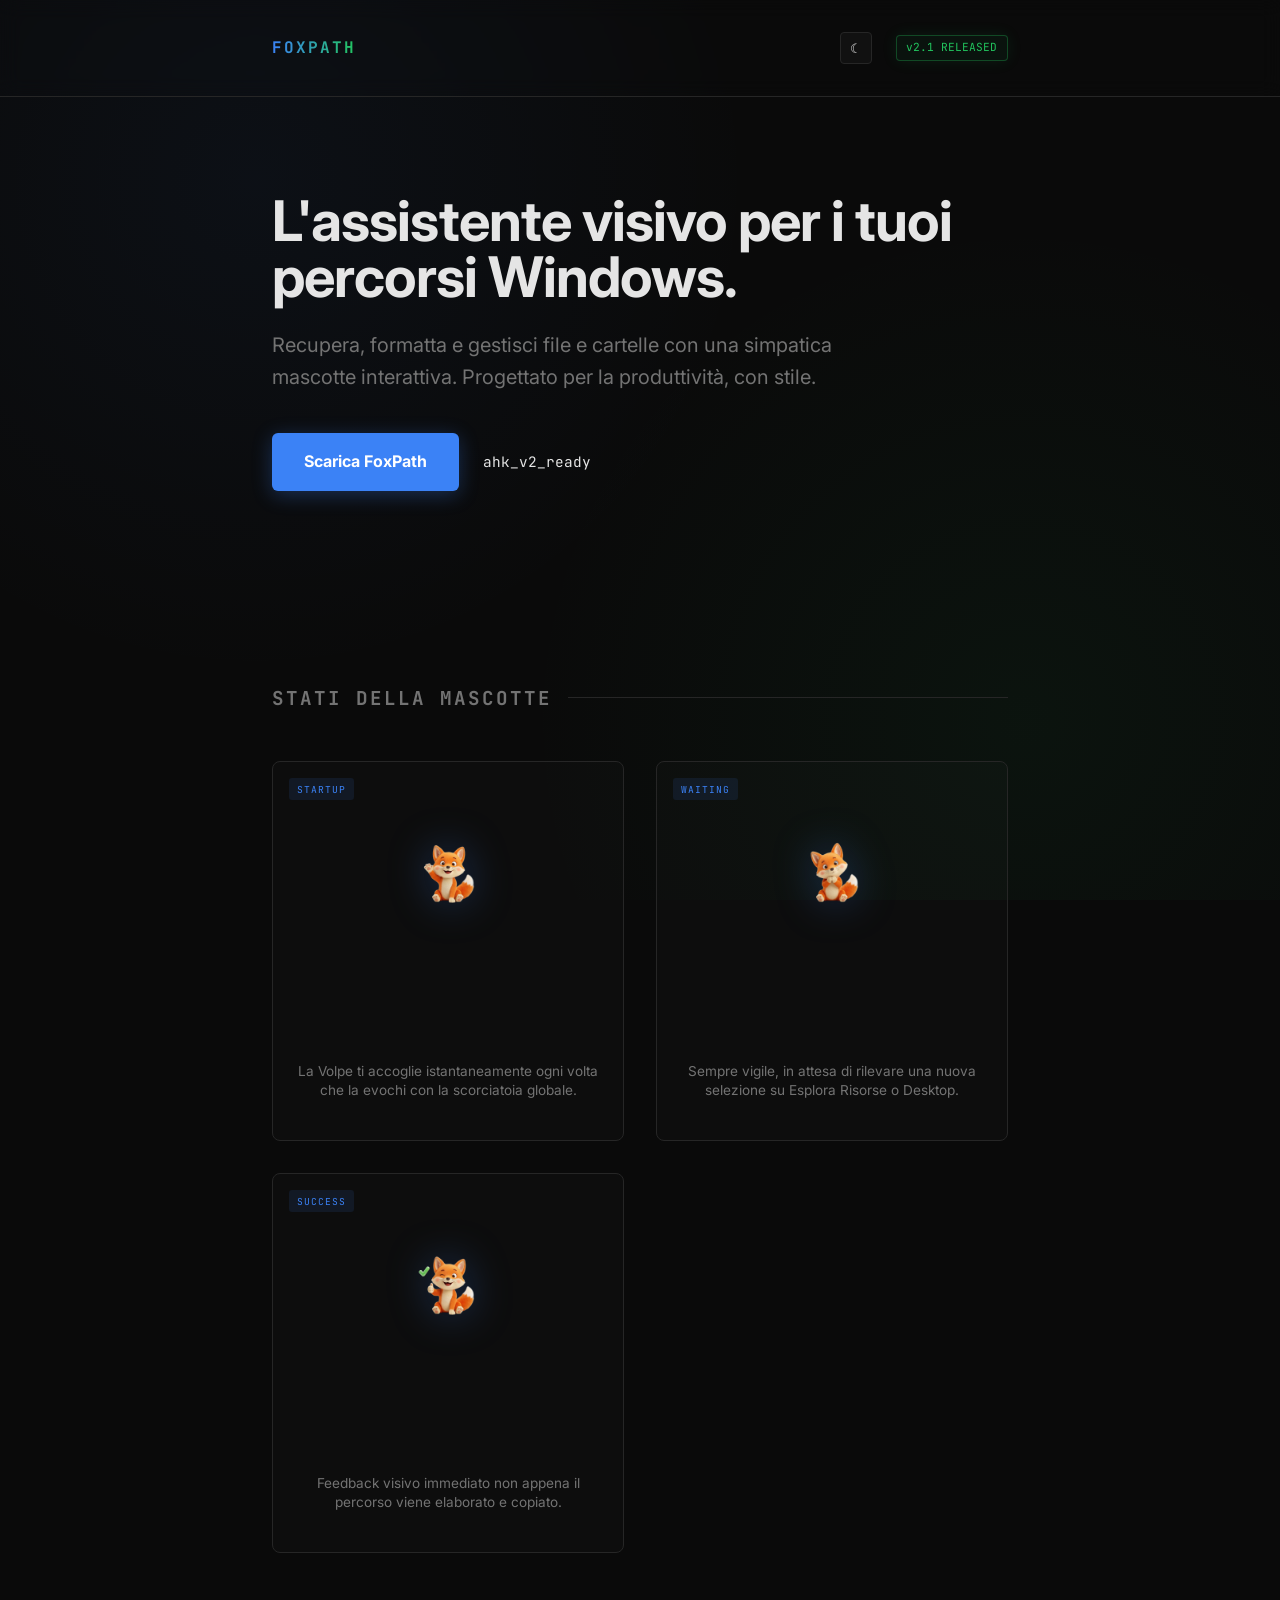
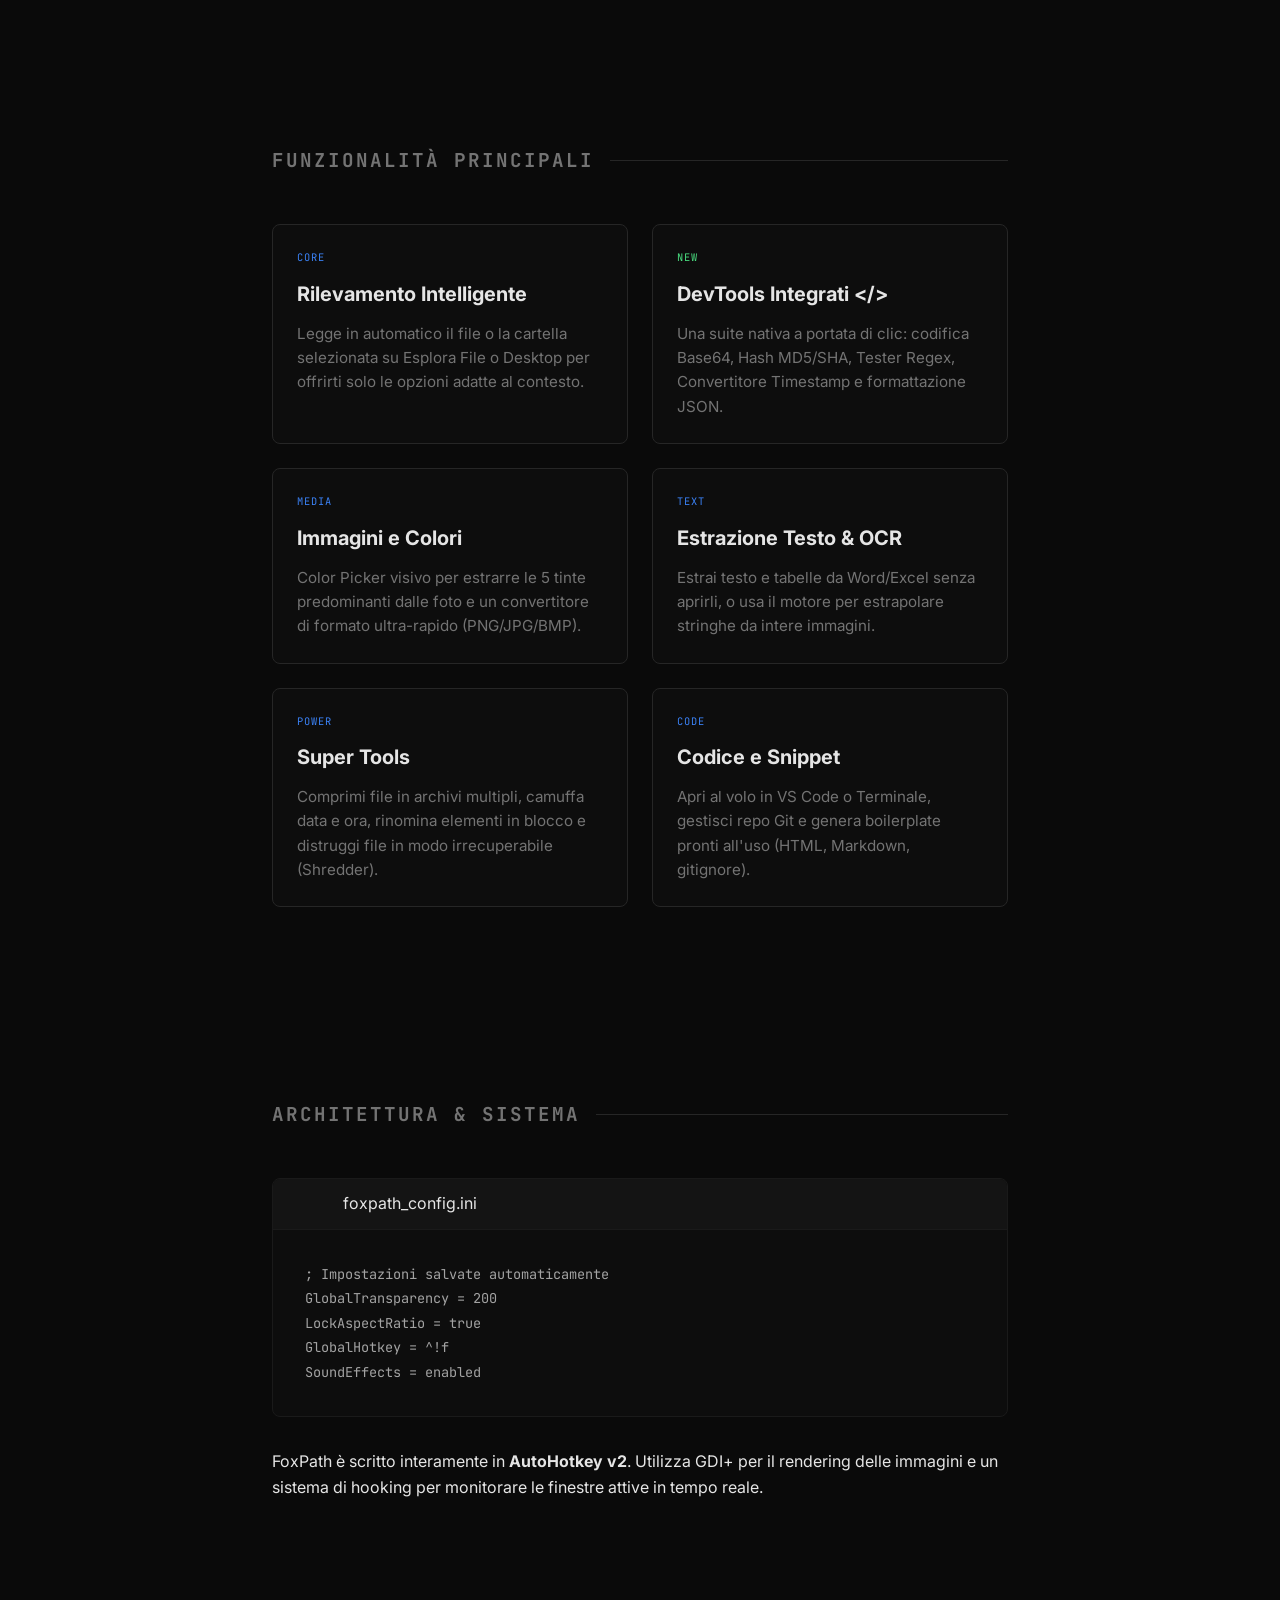
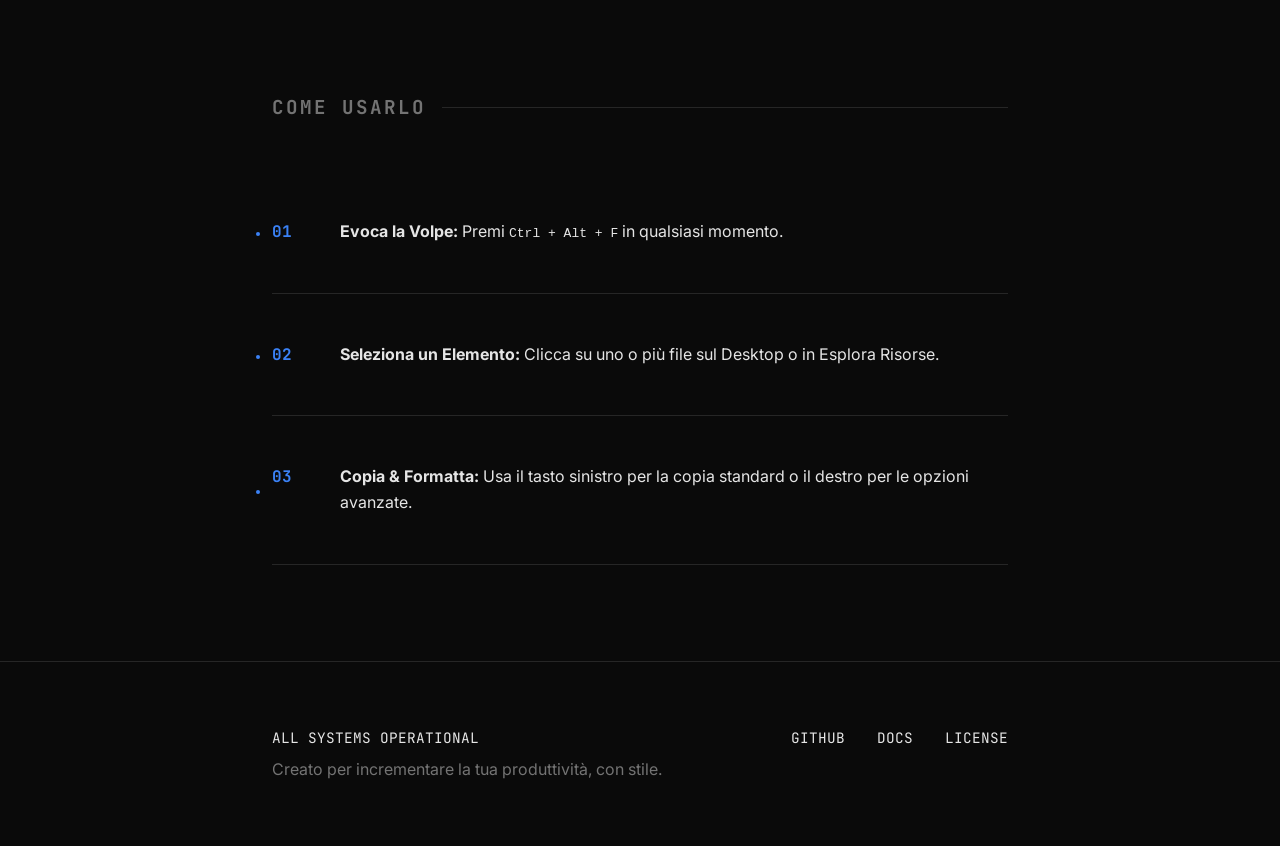
==== docs/index.html @ 05aa9357 "Aggiornato sito web e rinominata cartella in docs per GitHub Pages" ====
<!DOCTYPE html>
<html lang="it">
<head>
    <meta charset="UTF-8">
    <meta name="viewport" content="width=device-width, initial-scale=1.0">
    <title>FoxPath | Assistente Visivo AHK</title>
    <link rel="stylesheet" href="style.css">
    <link rel="preconnect" href="https://fonts.googleapis.com">
    <link rel="preconnect" href="https://fonts.gstatic.com" crossorigin>
    <link href="https://fonts.googleapis.com/css2?family=Inter:wght@400;700&family=JetBrains+Mono:wght@400;700&display=swap" rel="stylesheet">
</head>
<body class="dark-mode">
    <header>
        <div class="container">
            <nav>
                <div class="logo">FOXPATH</div>
                <div class="nav-right">
                    <button id="theme-toggle" aria-label="Toggle theme">
                        <span class="theme-icon"></span>
                    </button>
                    <span class="status-badge">v2.1 RELEASED</span>
                </div>
            </nav>
        </div>
    </header>

    <main class="container">
        <section class="hero">
            <h1>L'assistente visivo per i tuoi percorsi Windows.</h1>
            <p class="subtitle">Recupera, formatta e gestisci file e cartelle con una simpatica mascotte interattiva. Progettato per la produttività, con stile.</p>
            <div class="cta-group">
                <a href="../FoxPath.ahk" class="btn btn-primary" download>Scarica FoxPath</a>
                <span class="mono">ahk_v2_ready</span>
            </div>
        </section>

        <section class="mascot-showcase">
            <h2>Stati della Mascotte</h2>
            <div class="mascot-grid">
                <div class="mascot-item card">
                    <div class="context-tag mono">STARTUP</div>
                    <img src="images/fox_saluto.png" alt="Fox Saluto">
                    <p class="context-desc">La Volpe ti accoglie istantaneamente ogni volta che la evochi con la scorciatoia globale.</p>
                </div>
                <div class="mascot-item card">
                    <div class="context-tag mono">WAITING</div>
                    <img src="images/fox_attesa.png" alt="Fox Attesa">
                    <p class="context-desc">Sempre vigile, in attesa di rilevare una nuova selezione su Esplora Risorse o Desktop.</p>
                </div>
                <div class="mascot-item card">
                    <div class="context-tag mono">SUCCESS</div>
                    <img src="images/fox_conferma.png" alt="Fox Conferma">
                    <p class="context-desc">Feedback visivo immediato non appena il percorso viene elaborato e copiato.</p>
                </div>
            </div>
        </section>

        <section class="features">
            <h2>Funzionalità Principali</h2>
            <div class="features-grid">
                <div class="feature-card card">
                    <div class="feature-status">CORE</div>
                    <h3>Rilevamento Intelligente</h3>
                    <p>Legge in automatico il file o la cartella selezionata su Esplora File o Desktop per offrirti solo le opzioni adatte al contesto.</p>
                </div>
                <div class="feature-card card">
                    <div class="feature-status" style="color: #4ADE80;">NEW</div>
                    <h3>DevTools Integrati &lt;/&gt;</h3>
                    <p>Una suite nativa a portata di clic: codifica Base64, Hash MD5/SHA, Tester Regex, Convertitore Timestamp e formattazione JSON.</p>
                </div>
                <div class="feature-card card">
                    <div class="feature-status">MEDIA</div>
                    <h3>Immagini e Colori</h3>
                    <p>Color Picker visivo per estrarre le 5 tinte predominanti dalle foto e un convertitore di formato ultra-rapido (PNG/JPG/BMP).</p>
                </div>
                <div class="feature-card card">
                    <div class="feature-status">TEXT</div>
                    <h3>Estrazione Testo & OCR</h3>
                    <p>Estrai testo e tabelle da Word/Excel senza aprirli, o usa il motore per estrapolare stringhe da intere immagini.</p>
                </div>
                <div class="feature-card card">
                    <div class="feature-status">POWER</div>
                    <h3>Super Tools</h3>
                    <p>Comprimi file in archivi multipli, camuffa data e ora, rinomina elementi in blocco e distruggi file in modo irrecuperabile (Shredder).</p>
                </div>
                <div class="feature-card card">
                    <div class="feature-status">CODE</div>
                    <h3>Codice e Snippet</h3>
                    <p>Apri al volo in VS Code o Terminale, gestisci repo Git e genera boilerplate pronti all'uso (HTML, Markdown, gitignore).</p>
                </div>
            </div>
        </section>

        <section class="architecture">
            <h2>Architettura & Sistema</h2>
            <div class="card terminal">
                <div class="terminal-header">
                    <span class="dot red"></span>
                    <span class="dot yellow"></span>
                    <span class="dot green"></span>
                    <span class="terminal-title">foxpath_config.ini</span>
                </div>
                <div class="terminal-content mono">
                    <p><span class="comment">; Impostazioni salvate automaticamente</span></p>
                    <p><span class="key">GlobalTransparency</span> = <span class="val">200</span></p>
                    <p><span class="key">LockAspectRatio</span> = <span class="val">true</span></p>
                    <p><span class="key">GlobalHotkey</span> = <span class="val">^!f</span></p>
                    <p><span class="key">SoundEffects</span> = <span class="val">enabled</span></p>
                </div>
            </div>
            <div class="description-text">
                <p>FoxPath è scritto interamente in <strong>AutoHotkey v2</strong>. Utilizza GDI+ per il rendering delle immagini e un sistema di hooking per monitorare le finestre attive in tempo reale.</p>
            </div>
        </section>

        <section class="how-to">
            <h2>Come usarlo</h2>
            <ol class="steps">
                <li>
                    <span class="step-num mono">01</span>
                    <div class="step-content">
                        <strong>Evoca la Volpe:</strong> Premi <code>Ctrl + Alt + F</code> in qualsiasi momento.
                    </div>
                </li>
                <li>
                    <span class="step-num mono">02</span>
                    <div class="step-content">
                        <strong>Seleziona un Elemento:</strong> Clicca su uno o più file sul Desktop o in Esplora Risorse.
                    </div>
                </li>
                <li>
                    <span class="step-num mono">03</span>
                    <div class="step-content">
                        <strong>Copia & Formatta:</strong> Usa il tasto sinistro per la copia standard o il destro per le opzioni avanzate.
                    </div>
                </li>
            </ol>
        </section>
    </main>

    <footer>
        <div class="container footer-content">
            <div class="footer-left">
                <p class="mono">ALL SYSTEMS OPERATIONAL</p>
                <p class="credits">Creato per incrementare la tua produttività, con stile.</p>
            </div>
            <div class="footer-right">
                <a href="#" class="mono">GITHUB</a>
                <a href="#" class="mono">DOCS</a>
                <a href="#" class="mono">LICENSE</a>
            </div>
        </div>
    </footer>

    <script src="script.js"></script>
</body>
</html>
---- docs/style.css ----
:root {
    --bg-dark: #0A0A0A;
    --bg-light: #FFFFFF;
    --text-dark: #E5E5E5;
    --text-light: #1A1A1A;
    --muted-dark: #737373;
    --muted-light: #525252;
    --border-dark: #262626;
    --border-light: #E5E5E5;
    --accent: #3B82F6;
    --success: #22C55E;
    --mono-font: 'JetBrains Mono', monospace;
    --sans-font: 'Inter', system-ui, -apple-system, sans-serif;
}

* {
    box-sizing: border-box;
    margin: 0;
    padding: 0;
}

body {
    font-family: var(--sans-font);
    line-height: 1.6;
    transition: background-color 0.3s, color 0.3s;
}

body.dark-mode {
    background-color: var(--bg-dark);
    color: var(--text-dark);
    background-image: 
        radial-gradient(circle at 20% 20%, rgba(59, 130, 246, 0.05) 0%, transparent 40%),
        radial-gradient(circle at 80% 80%, rgba(34, 197, 94, 0.05) 0%, transparent 40%);
    background-attachment: fixed;
}

body.light-mode {
    background-color: var(--bg-light);
    color: var(--text-light);
}

/* Noise effect overlay */
body::before {
    content: "";
    position: fixed;
    top: 0;
    left: 0;
    width: 100%;
    height: 100%;
    background: url('https://grainy-gradients.vercel.app/noise.svg');
    opacity: 0.05;
    pointer-events: none;
    z-index: 9999;
}

/* Custom Scrollbar */
::-webkit-scrollbar {
    width: 8px;
}
::-webkit-scrollbar-track {
    background: var(--bg-dark);
}
::-webkit-scrollbar-thumb {
    background: var(--border-dark);
    border-radius: 4px;
}
::-webkit-scrollbar-thumb:hover {
    background: var(--muted-dark);
}

.container {
    max-width: 800px;
    margin: 0 auto;
    padding: 0 2rem;
    position: relative;
    z-index: 1;
}

.mono {
    font-family: var(--mono-font);
    font-size: 0.9rem;
}

/* Header & Nav */
header {
    padding: 2rem 0;
    border-bottom: 1px solid var(--border-dark);
    backdrop-filter: blur(10px);
    position: sticky;
    top: 0;
    z-index: 100;
}

body.light-mode header {
    border-bottom-color: var(--border-light);
}

nav {
    display: flex;
    justify-content: space-between;
    align-items: center;
}

.logo {
    font-weight: 700;
    letter-spacing: 2px;
    font-family: var(--mono-font);
    background: linear-gradient(90deg, var(--accent), var(--success));
    -webkit-background-clip: text;
    -webkit-text-fill-color: transparent;
}

.nav-right {
    display: flex;
    align-items: center;
    gap: 1.5rem;
}

.status-badge {
    background: rgba(34, 197, 94, 0.05);
    color: var(--success);
    border: 1px solid rgba(34, 197, 94, 0.3);
    padding: 0.2rem 0.6rem;
    font-size: 0.7rem;
    font-family: var(--mono-font);
    border-radius: 4px;
    box-shadow: 0 0 15px rgba(34, 197, 94, 0.1);
}

/* Theme Toggle */
#theme-toggle {
    background: rgba(255, 255, 255, 0.03);
    border: 1px solid var(--border-dark);
    width: 32px;
    height: 32px;
    border-radius: 4px;
    cursor: pointer;
    display: flex;
    align-items: center;
    justify-content: center;
    color: inherit;
    transition: all 0.2s;
}

#theme-toggle:hover {
    background: rgba(255, 255, 255, 0.08);
    border-color: var(--muted-dark);
}

body.light-mode #theme-toggle {
    border-color: var(--border-light);
}

.theme-icon::before {
    content: "☾";
}

body.light-mode .theme-icon::before {
    content: "☼";
}

/* Sections */
section {
    padding: 6rem 0;
}

h1 {
    font-size: clamp(2rem, 8vw, 3.5rem);
    line-height: 1;
    margin-bottom: 1.5rem;
    font-weight: 700;
    letter-spacing: -1px;
}

.subtitle {
    font-size: 1.25rem;
    color: var(--muted-dark);
    margin-bottom: 2.5rem;
    max-width: 600px;
}

body.light-mode .subtitle {
    color: var(--muted-light);
}

/* Buttons */
.cta-group {
    display: flex;
    align-items: center;
    gap: 1.5rem;
}

.btn {
    display: inline-block;
    padding: 1rem 2rem;
    border-radius: 6px;
    text-decoration: none;
    font-weight: 700;
    transition: all 0.3s cubic-bezier(0.4, 0, 0.2, 1);
    position: relative;
    overflow: hidden;
}

.btn-primary {
    background-color: var(--accent);
    color: white;
    box-shadow: 0 4px 20px rgba(59, 130, 246, 0.3);
}

.btn-primary:hover {
    transform: translateY(-3px);
    box-shadow: 0 8px 30px rgba(59, 130, 246, 0.4);
}

/* Cards */
.card {
    border: 1px solid var(--border-dark);
    padding: 1.5rem;
    border-radius: 8px;
    background: rgba(255, 255, 255, 0.01);
    transition: all 0.3s ease;
}

.card:hover {
    border-color: var(--muted-dark);
    background: rgba(255, 255, 255, 0.03);
    transform: translateY(-5px);
}

body.light-mode .card {
    border-color: var(--border-light);
    background: rgba(0, 0, 0, 0.01);
}

body.light-mode .card:hover {
    background: rgba(0, 0, 0, 0.03);
}

/* Mascot Showcase */
.mascot-grid {
    display: grid;
    grid-template-columns: repeat(auto-fit, minmax(250px, 1fr));
    gap: 2rem;
}

.mascot-item {
    display: flex;
    flex-direction: column;
    align-items: center;
    justify-content: flex-start;
    padding: 2.5rem 1.5rem;
    position: relative;
    text-align: center;
    min-height: 380px;
}

.context-tag {
    position: absolute;
    top: 1rem;
    left: 1rem;
    font-size: 0.6rem;
    background: rgba(59, 130, 246, 0.1);
    color: var(--accent);
    padding: 0.2rem 0.5rem;
    border-radius: 3px;
    letter-spacing: 1px;
}

.context-desc {
    margin-top: auto;
    font-size: 0.85rem;
    color: var(--muted-dark);
    line-height: 1.4;
}

body.light-mode .context-desc {
    color: var(--muted-light);
}

.mascot-item img {
    max-width: 140px;
    margin: 2rem 0;
    filter: drop-shadow(0 0 20px rgba(59, 130, 246, 0.3));
    transition: transform 0.5s cubic-bezier(0.175, 0.885, 0.32, 1.275);
}

.mascot-item:hover img {
    transform: scale(1.1) rotate(5deg);
}

/* Features */
h2 {
    font-size: 1.2rem;
    margin-bottom: 3rem;
    font-family: var(--mono-font);
    text-transform: uppercase;
    letter-spacing: 2px;
    color: var(--muted-dark);
    display: flex;
    align-items: center;
    gap: 1rem;
}

h2::after {
    content: "";
    height: 1px;
    flex-grow: 1;
    background: var(--border-dark);
}

.features-grid {
    display: grid;
    grid-template-columns: repeat(auto-fit, minmax(300px, 1fr));
    gap: 1.5rem;
}

.feature-status {
    font-family: var(--mono-font);
    font-size: 0.65rem;
    color: var(--accent);
    margin-bottom: 0.75rem;
    letter-spacing: 1px;
}

.feature-card h3 {
    margin-bottom: 0.75rem;
    font-size: 1.25rem;
}

.feature-card p {
    color: var(--muted-dark);
    font-size: 0.95rem;
}

/* Architecture & Terminal */
.terminal {
    background: #0D0D0D !important;
    padding: 0;
    overflow: hidden;
    margin-bottom: 2rem;
    border: 1px solid #1A1A1A !important;
}

.terminal-header {
    background: #141414;
    padding: 0.75rem 1rem;
    display: flex;
    align-items: center;
    gap: 0.5rem;
    border-bottom: 1px solid #1A1A1A;
}

.dot {
    width: 10px;
    height: 10px;
    border-radius: 50%;
}

.terminal-content {
    padding: 2rem;
    font-size: 0.85rem;
    color: #A3A3A3;
    line-height: 1.8;
}

/* How-to */
.steps li {
    display: flex;
    gap: 3rem;
    padding: 3rem 0;
    border-bottom: 1px solid var(--border-dark);
    transition: background 0.3s;
}

.steps li:hover {
    background: rgba(255, 255, 255, 0.01);
}

.step-num {
    font-size: 1rem;
    font-weight: 700;
    color: var(--accent);
    position: relative;
}

.step-num::after {
    content: "";
    position: absolute;
    top: 50%;
    left: -1rem;
    width: 4px;
    height: 4px;
    background: var(--accent);
    border-radius: 50%;
}

/* Footer */
footer {
    padding: 4rem 0;
    border-top: 1px solid var(--border-dark);
}

body.light-mode footer {
    border-top-color: var(--border-light);
}

.footer-content {
    display: flex;
    justify-content: space-between;
    align-items: flex-start;
}

.footer-left .credits {
    color: var(--muted-dark);
    margin-top: 0.5rem;
}

.footer-right {
    display: flex;
    gap: 2rem;
}

.footer-right a {
    color: inherit;
    text-decoration: none;
}

.footer-right a:hover {
    color: var(--accent);
}

/* Responsive */
@media (max-width: 600px) {
    h1 { font-size: 2.2rem; }
    .cta-group { flex-direction: column; align-items: flex-start; }
    .footer-content { flex-direction: column; gap: 2rem; }
}
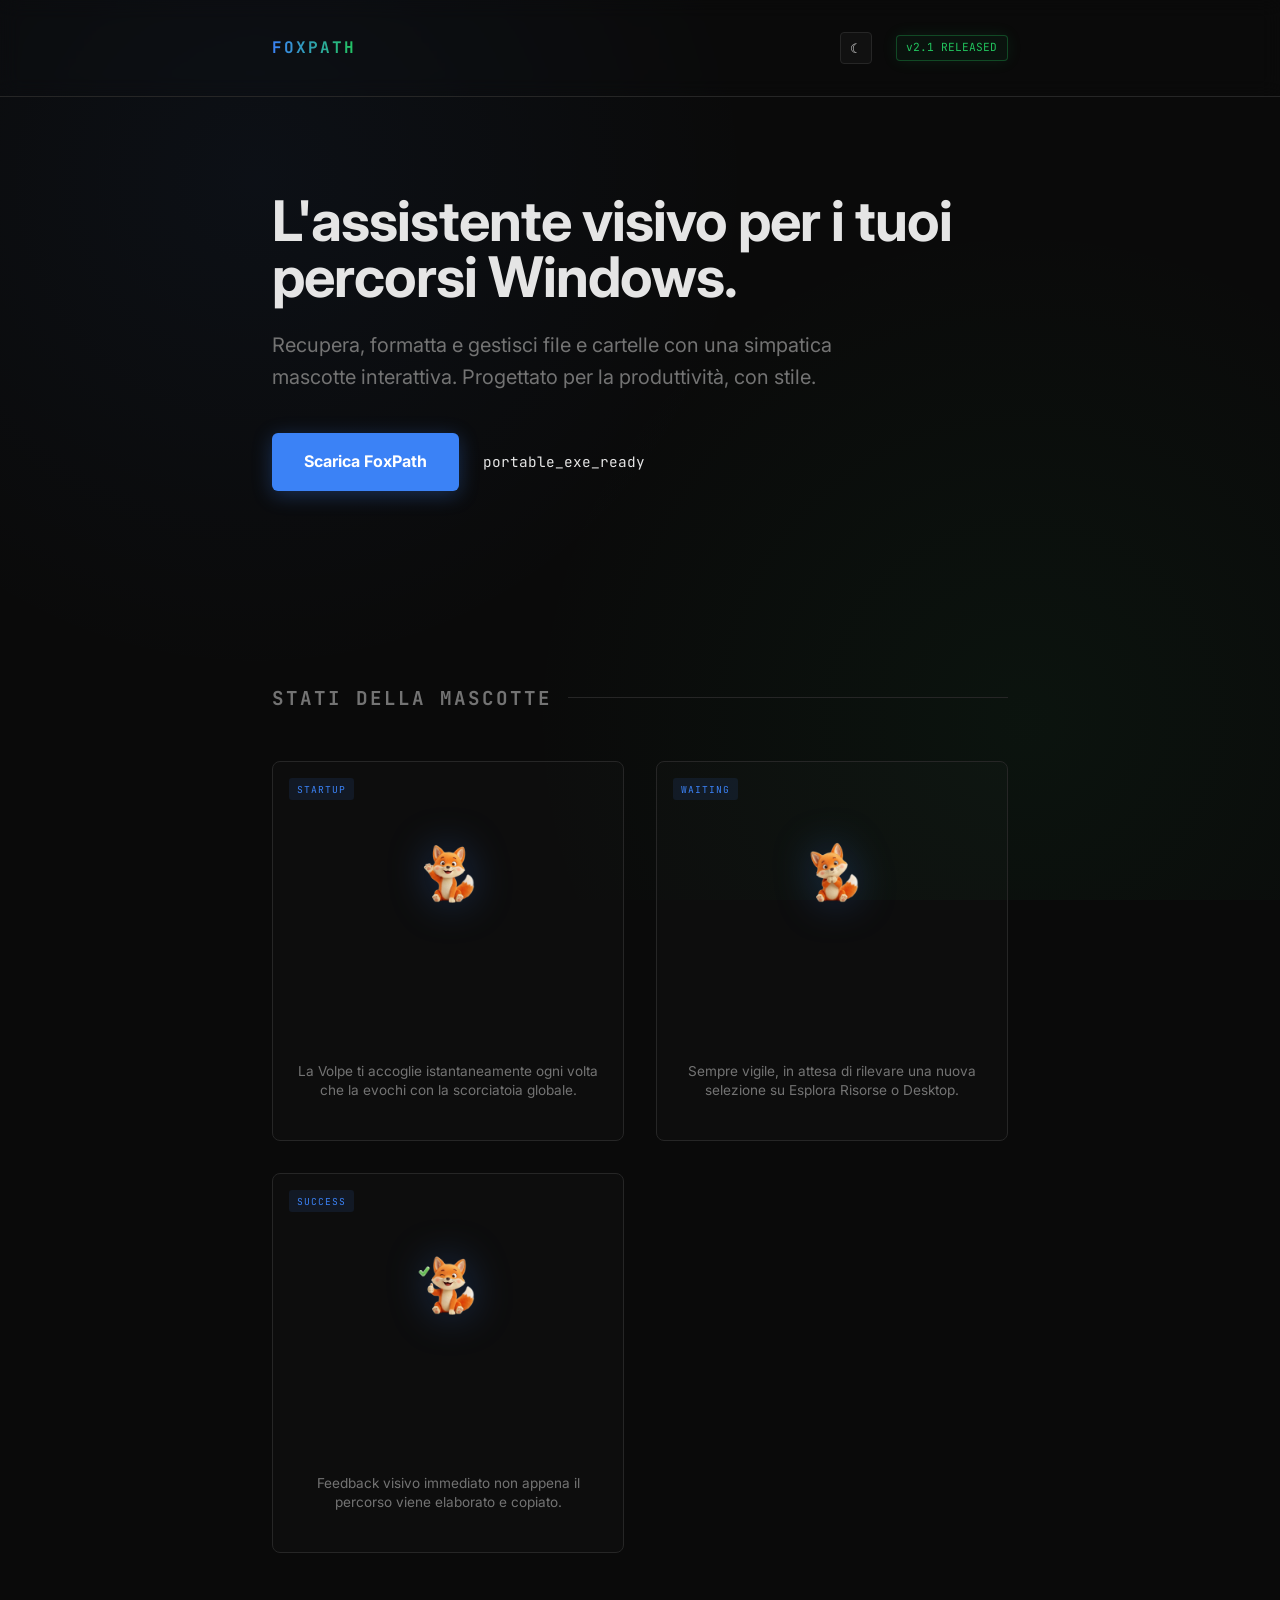
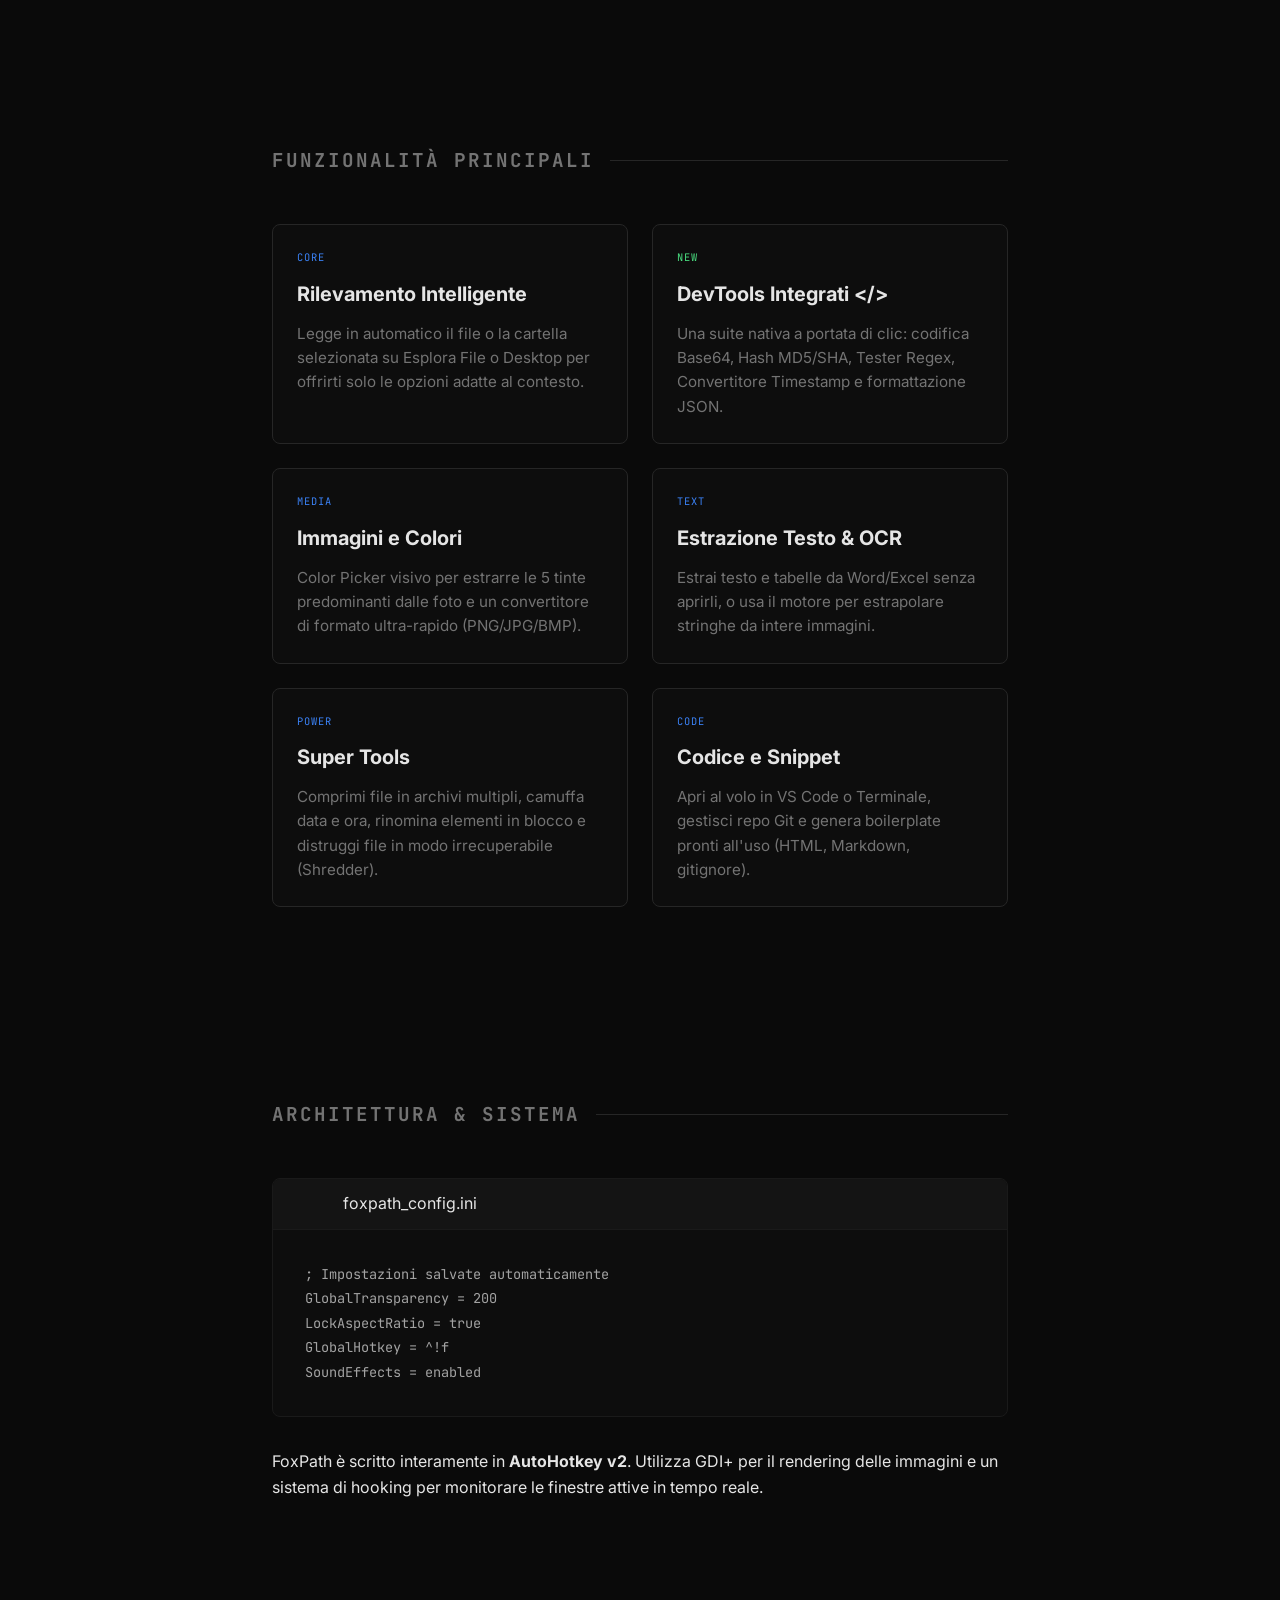
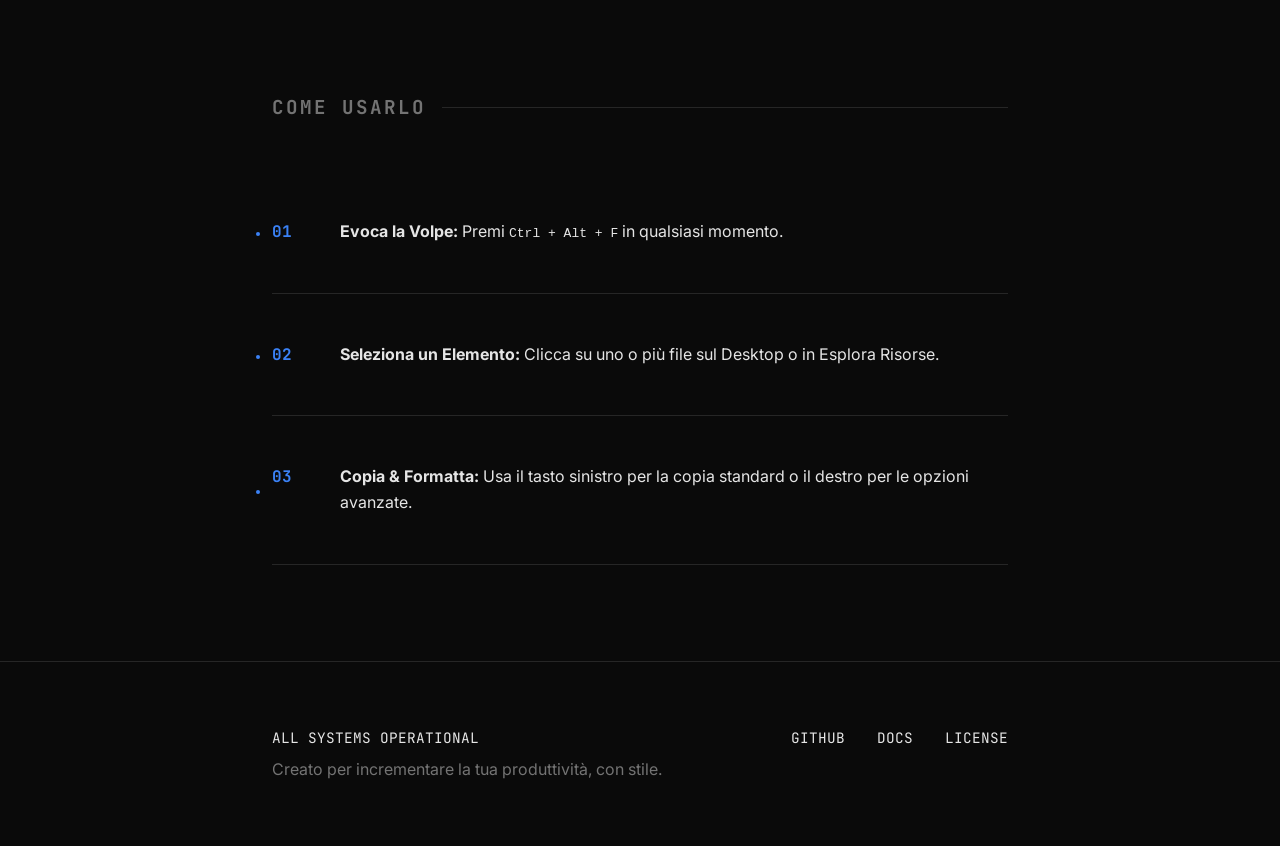
==== commit 1398ba9b: "Aggiunto file .exe e aggiornato link di download sul sito" ====
--- a/docs/index.html
+++ b/docs/index.html
@@ -29,8 +29,8 @@
             <h1>L'assistente visivo per i tuoi percorsi Windows.</h1>
             <p class="subtitle">Recupera, formatta e gestisci file e cartelle con una simpatica mascotte interattiva. Progettato per la produttività, con stile.</p>
             <div class="cta-group">
-                <a href="../FoxPath.ahk" class="btn btn-primary" download>Scarica FoxPath</a>
-                <span class="mono">ahk_v2_ready</span>
+                <a href="https://github.com/geped/FoxPath/raw/main/FoxPath.exe" class="btn btn-primary">Scarica FoxPath</a>
+                <span class="mono">portable_exe_ready</span>
             </div>
         </section>
 
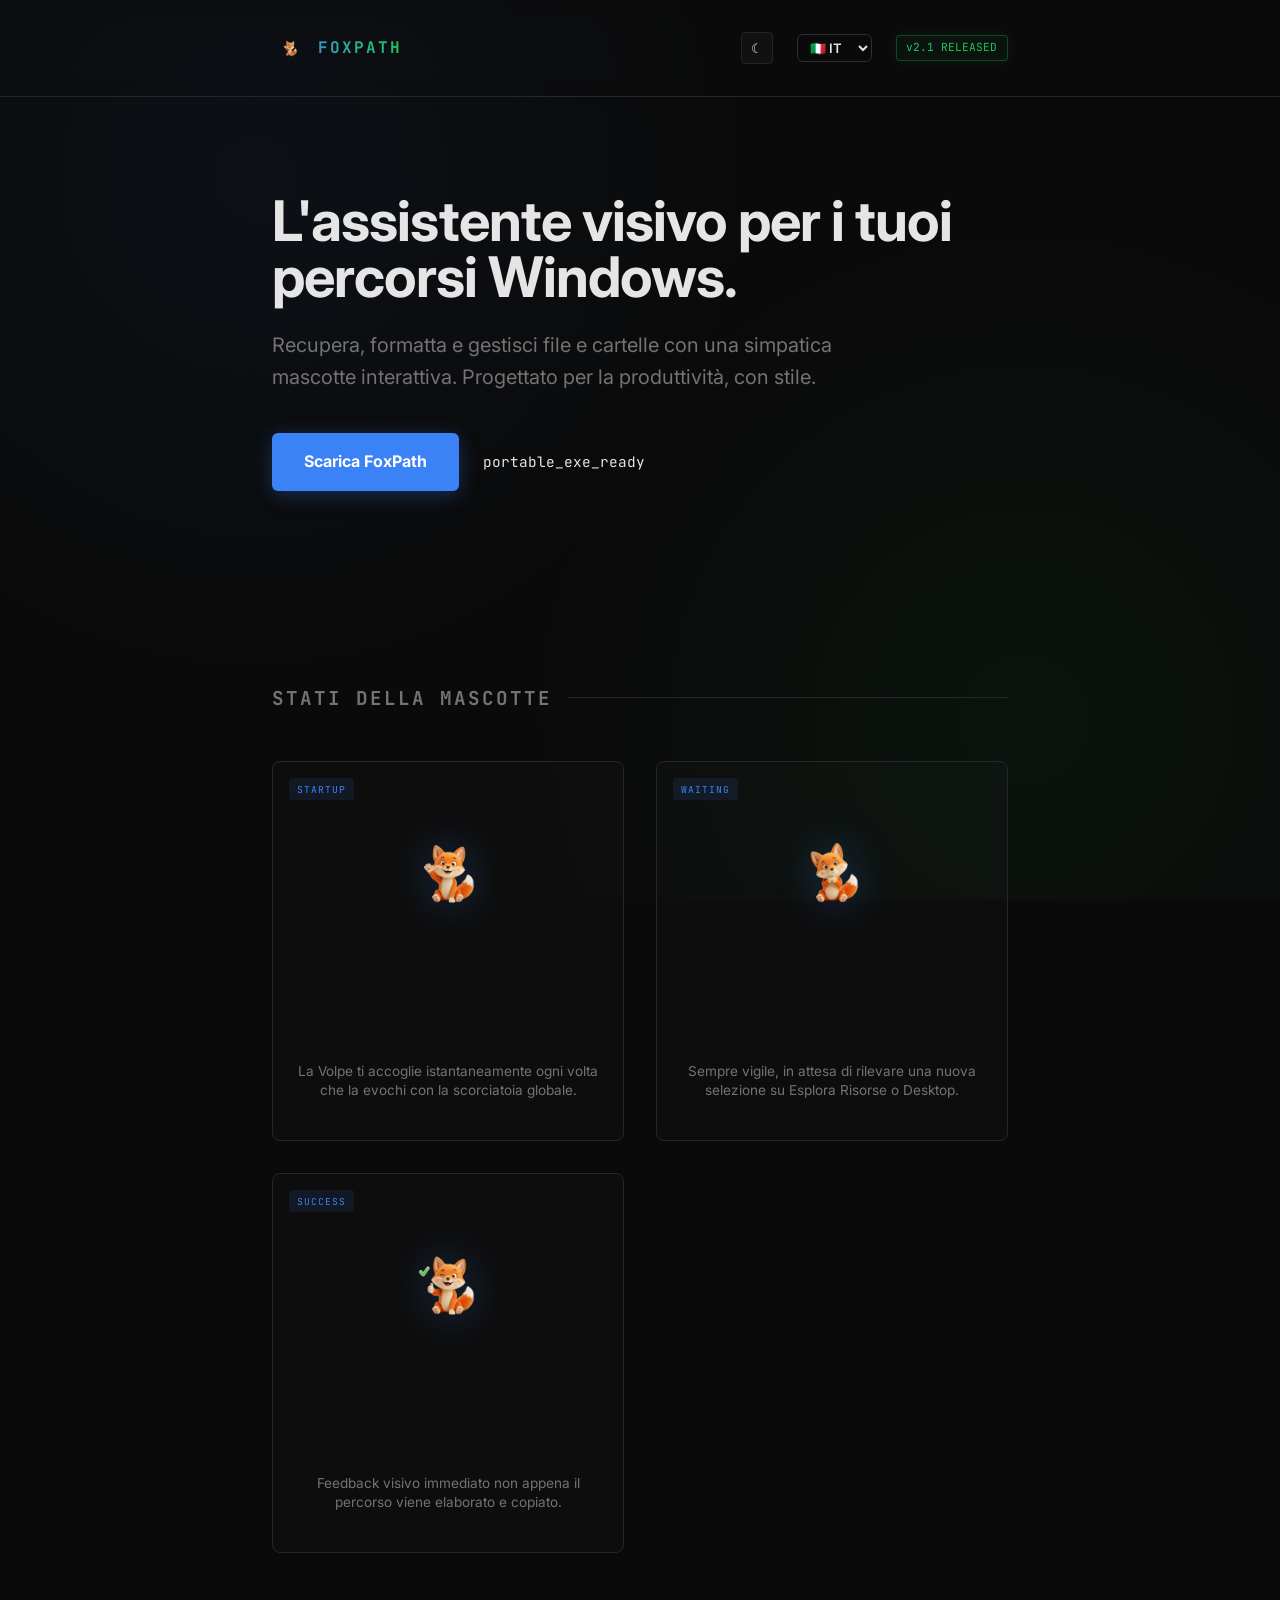
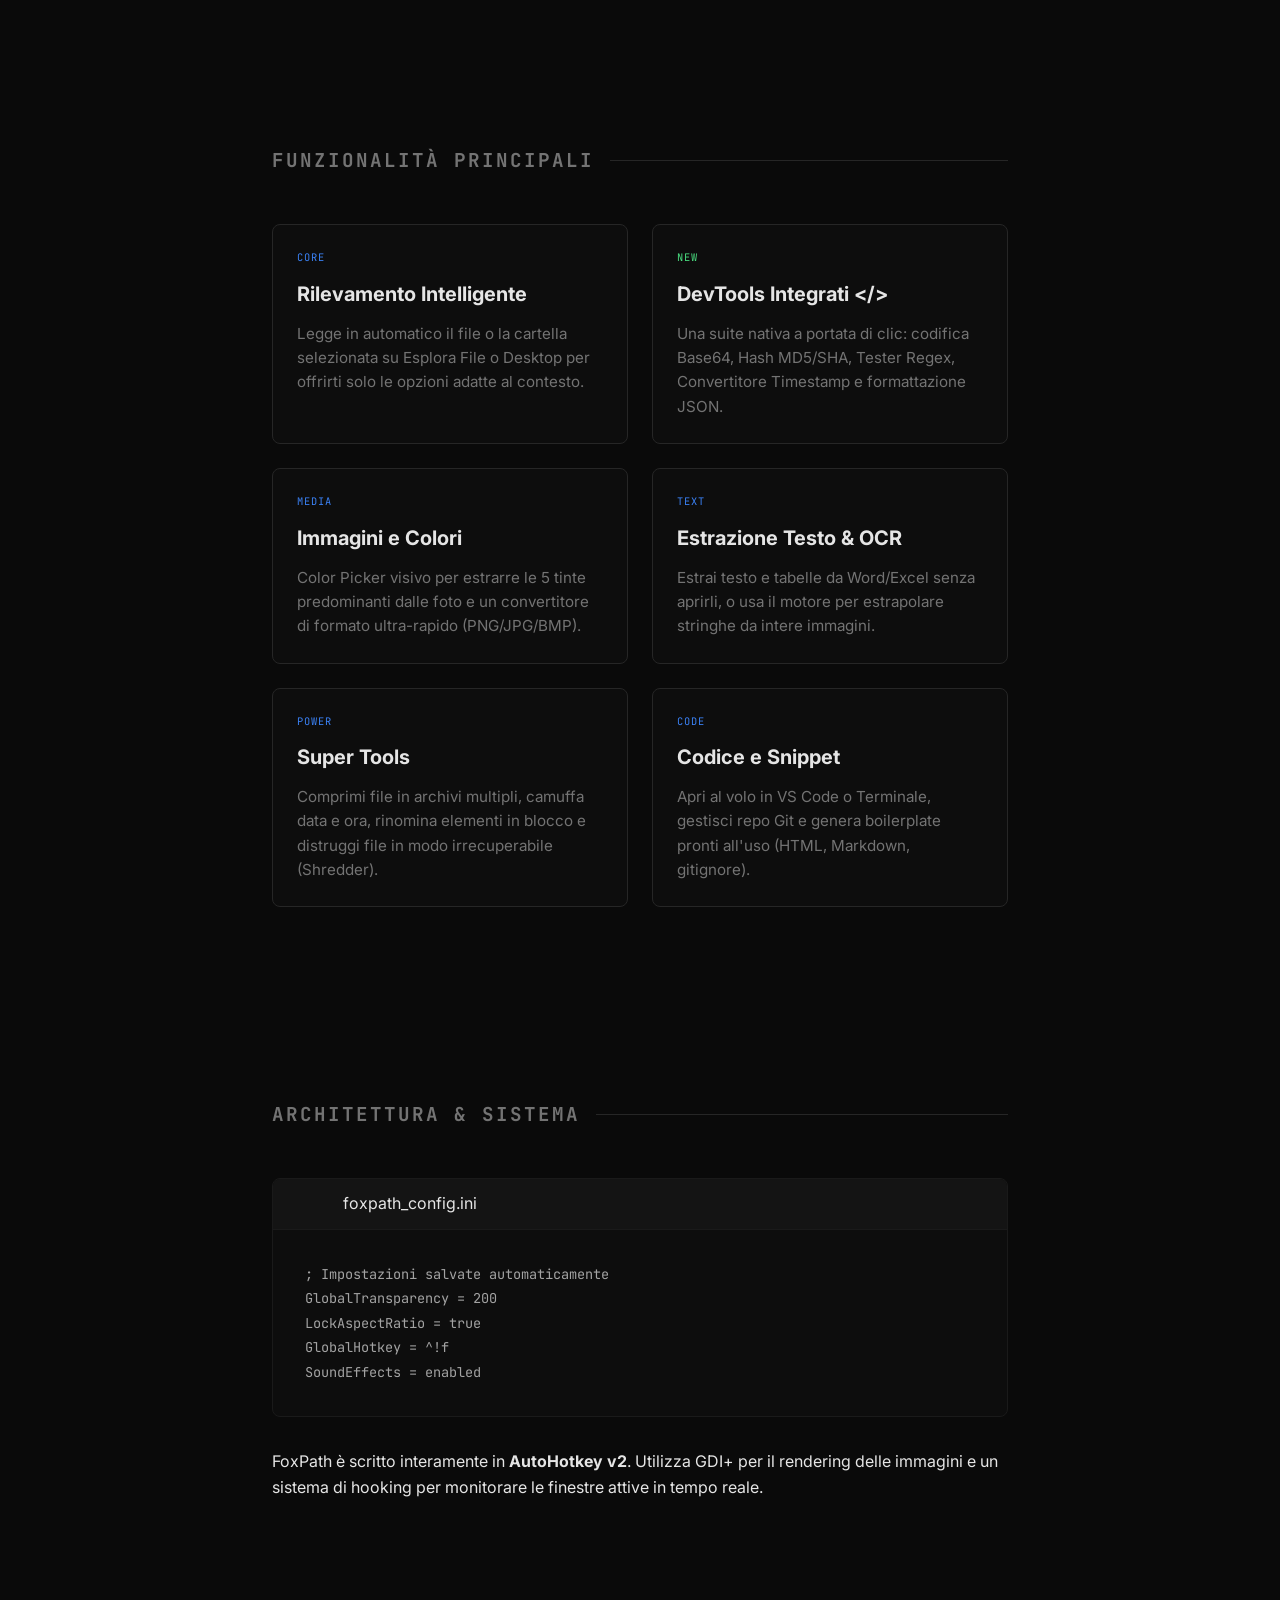
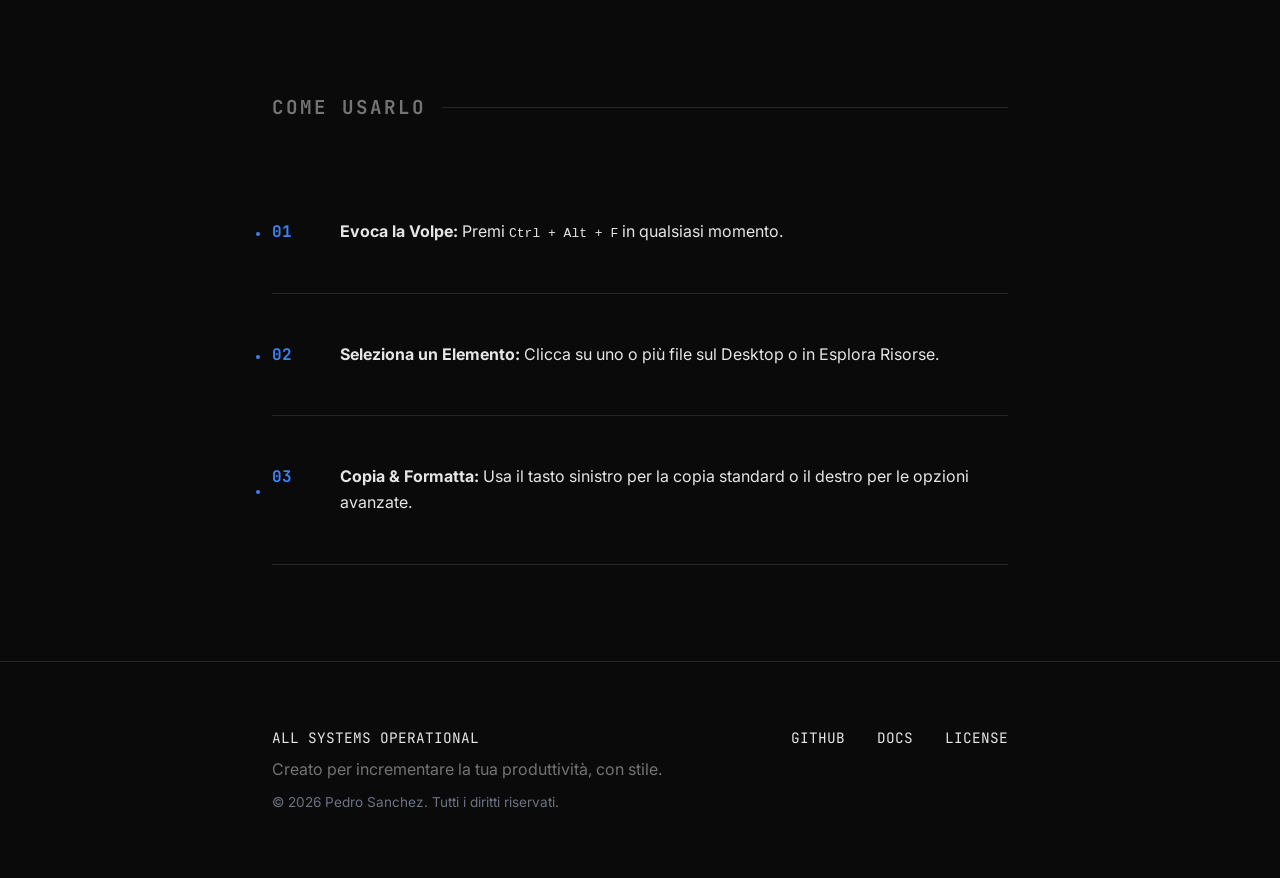
==== commit b8c52255: "UI migliorata" ====
--- a/docs/index.html
+++ b/docs/index.html
@@ -8,16 +8,75 @@
     <link rel="preconnect" href="https://fonts.googleapis.com">
     <link rel="preconnect" href="https://fonts.gstatic.com" crossorigin>
     <link href="https://fonts.googleapis.com/css2?family=Inter:wght@400;700&family=JetBrains+Mono:wght@400;700&display=swap" rel="stylesheet">
+    <style>
+        /* --- Miglioramenti Grafici Stile Notion & Effetti Visivi --- */
+        :root {
+            --notion-bg: #ffffff;
+            --notion-text: #37352f;
+            --notion-border: #ededed;
+            --notion-hover: #f1f1ef;
+            --notion-shadow: rgba(15, 15, 15, 0.1) 0px 4px 12px;
+        }
+        body.dark-mode {
+            --notion-bg: #191919;
+            --notion-text: #ffffff;
+            --notion-border: #2f2f2f;
+            --notion-hover: #2c2c2c;
+            --notion-shadow: rgba(0, 0, 0, 0.5) 0px 4px 12px;
+        }
+        .logo { display: flex; align-items: center; gap: 10px; cursor: pointer; }
+        .logo img { width: 36px; height: auto; transition: transform 0.3s cubic-bezier(0.175, 0.885, 0.32, 1.275); border-radius: 8px; }
+        .logo:hover img { transform: rotate(-15deg) scale(1.15); }
+        
+        .lang-selector select {
+            background: transparent; color: inherit; border: 1px solid var(--notion-border);
+            border-radius: 6px; padding: 4px 8px; font-family: 'Inter', sans-serif; font-size: 13px; font-weight: 600;
+            cursor: pointer; transition: all 0.2s; outline: none;
+        }
+        .lang-selector select:hover { background: var(--notion-hover); }
+        
+        .card { transition: transform 0.2s ease, box-shadow 0.2s ease, border-color 0.2s; }
+        .card:hover { transform: translateY(-4px); box-shadow: var(--notion-shadow); border-color: #4ADE80; }
+        .btn { transition: all 0.2s ease; }
+        .btn:hover { transform: scale(1.05); filter: brightness(1.1); box-shadow: 0 4px 12px rgba(74, 222, 128, 0.3); }
+        .btn:active { transform: scale(0.95); }
+        
+        .hover-effect { position: relative; text-decoration: none; transition: color 0.2s; }
+        .hover-effect::after {
+            content: ''; position: absolute; width: 100%; transform: scaleX(0); height: 2px; bottom: -4px; left: 0;
+            background-color: #4ADE80; transform-origin: bottom right; transition: transform 0.25s ease-out;
+        }
+        .hover-effect:hover::after { transform: scaleX(1); transform-origin: bottom left; }
+        .copyright { font-size: 0.85rem; color: #6B7280; margin-top: 10px; font-family: 'Inter', sans-serif; }
+        
+        /* --- Responsività Smartphone --- */
+        @media (max-width: 768px) {
+            .nav-right { gap: 10px; }
+            .status-badge { display: none; }
+            .footer-content { flex-direction: column; gap: 20px; text-align: center; }
+            .footer-right { justify-content: center; gap: 20px; width: 100%; }
+        }
+    </style>
 </head>
 <body class="dark-mode">
     <header>
         <div class="container">
             <nav>
-                <div class="logo">FOXPATH</div>
+                <div class="logo">
+                    <img src="images/fox_saluto.png" alt="FoxPath Logo">
+                    FOXPATH
+                </div>
                 <div class="nav-right">
                     <button id="theme-toggle" aria-label="Toggle theme">
                         <span class="theme-icon"></span>
                     </button>
+                    <div class="lang-selector">
+                        <select onchange="if(this.value !== '#') window.location.href=this.value" aria-label="Cambia Lingua">
+                            <option value="#" selected>🇮🇹 IT</option>
+                            <option value="#">🇬🇧 EN</option>
+                            <option value="#">🇪🇸 ES</option>
+                        </select>
+                    </div>
                     <span class="status-badge">v2.1 RELEASED</span>
                 </div>
             </nav>
@@ -143,11 +202,12 @@
             <div class="footer-left">
                 <p class="mono">ALL SYSTEMS OPERATIONAL</p>
                 <p class="credits">Creato per incrementare la tua produttività, con stile.</p>
+                <p class="copyright">&copy; 2026 Pedro Sanchez. Tutti i diritti riservati.</p>
             </div>
             <div class="footer-right">
-                <a href="#" class="mono">GITHUB</a>
-                <a href="#" class="mono">DOCS</a>
-                <a href="#" class="mono">LICENSE</a>
+                <a href="https://github.com/geped/FoxPath" target="_blank" class="mono hover-effect">GITHUB</a>
+                <a href="https://github.com/geped/FoxPath#readme" target="_blank" class="mono hover-effect">DOCS</a>
+                <a href="https://github.com/geped/FoxPath/blob/main/LICENSE.md" target="_blank" class="mono hover-effect">LICENSE</a>
             </div>
         </div>
     </footer>
